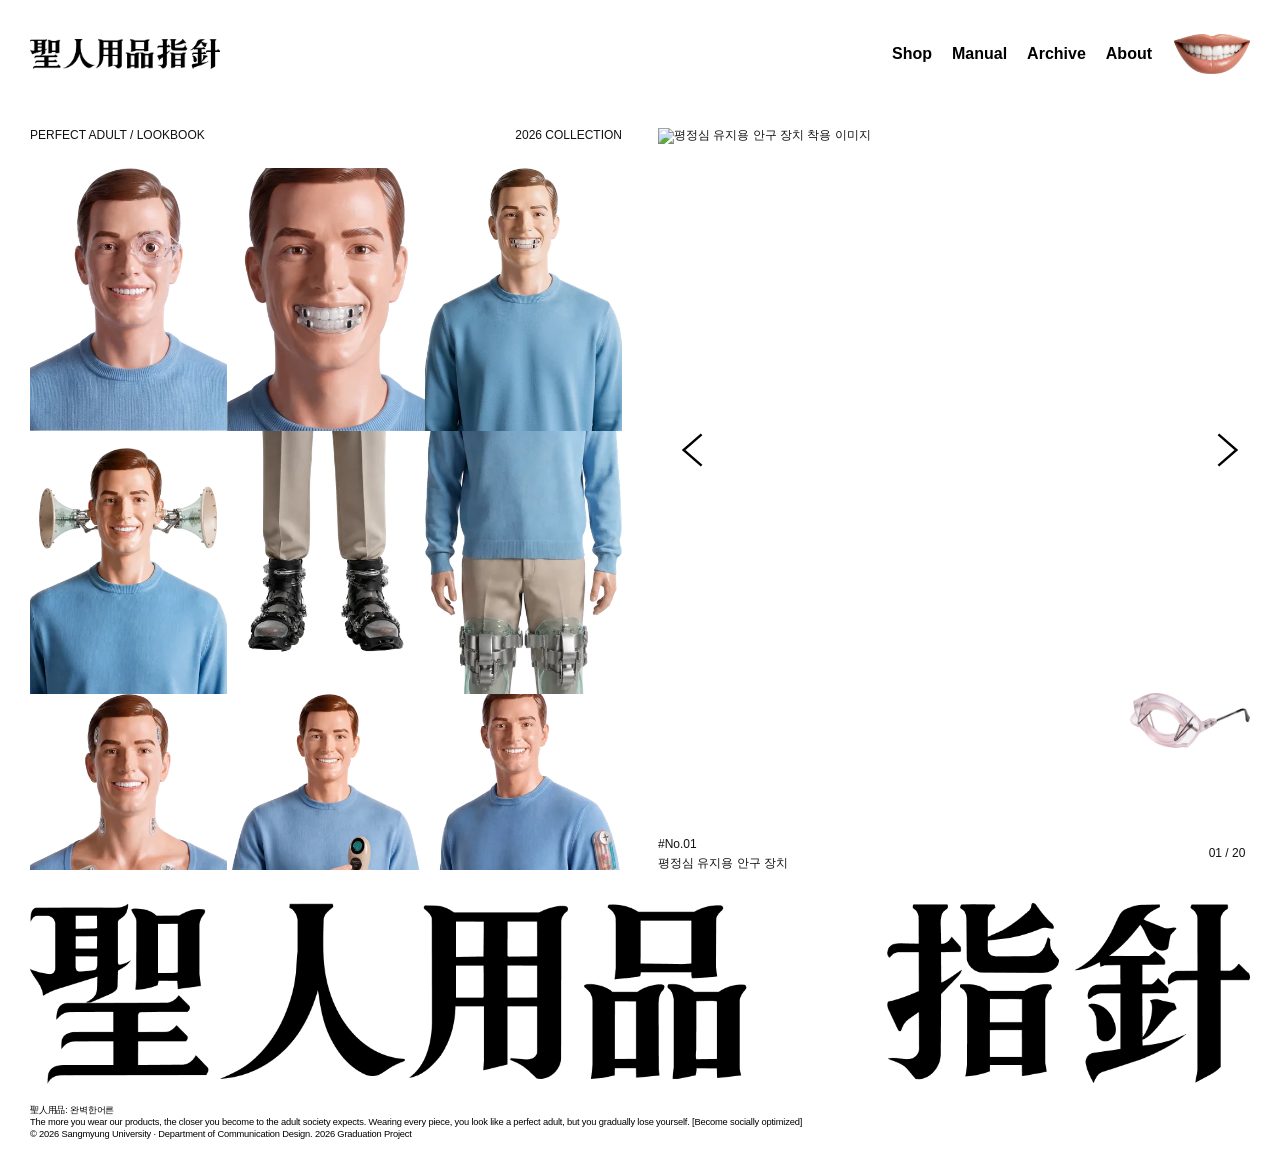
==== about.html @ af72d89c "Align shared header logo navigation and lips within 30px margins" ====
<!doctype html>
<html lang="ko">
  <head>
    <meta charset="UTF-8" />
    <meta name="viewport" content="width=device-width, initial-scale=1.0" />
    <title>聖人用品指針 | About</title>
    <link rel="stylesheet" href="css/font.css?v=20261017-3" />
    <link rel="stylesheet" href="css/common.css?v=20261019-header-2" />
    <link rel="stylesheet" href="css/pages/about.css?v=20261019-header-align" />
  </head>
  <body data-page="about">
    <script src="js/shared/data.js?v=20261017-product16-hq-1"></script>
    <script src="js/shared/common.js?v=20261019-header-2"></script>
    <script src="js/pages/about.js?v=20261017-chevrons-1"></script>
  </body>
</html>
---- css/font.css ----
@font-face {
  font-family: "Noto Sans KR";
  src: url("../assets/fonts/NotoSansKR-Variable.ttf") format("truetype");
  font-style: normal;
  font-weight: 100 900;
  font-display: swap;
}

@font-face {
  font-family: "SM3 Gyeonchul Myeongjo";
  src: url("../assets/fonts/SM3GyeonchulMyeongjo-Regular.otf") format("opentype");
  font-style: normal;
  font-weight: 400;
  font-display: swap;
}

@font-face {
  font-family: "Arial Narrow";
  src: url("../assets/fonts/ArialNarrow.ttf") format("truetype");
  font-style: normal;
  font-weight: 400;
  font-display: swap;
}

@font-face {
  font-family: "Arial Narrow";
  src: url("../assets/fonts/ArialNarrow-Bold.ttf") format("truetype");
  font-style: normal;
  font-weight: 700;
  font-display: swap;
}

@font-face {
  font-family: "Arial Narrow";
  src: url("../assets/fonts/ArialNarrow-Italic.ttf") format("truetype");
  font-style: italic;
  font-weight: 400;
  font-display: swap;
}

@font-face {
  font-family: "Arial Narrow";
  src: url("../assets/fonts/ArialNarrow-BoldItalic.ttf") format("truetype");
  font-style: italic;
  font-weight: 700;
  font-display: swap;
}

:root {
  --red: #000000;
  --ink: #050505;
  --muted: #b8b8b8;
  --page: #ffffff;
  --en-font: "Arial Narrow", Arial, var(--kr-font), sans-serif;
  --kr-font: Pretendard, "Noto Sans KR", "Helvetica Neue", Arial, sans-serif;
}
---- css/common.css ----
/*
  [모든 페이지 공통 수정 지도]
  - 전체 기본 글꼴/배경: html, body
  - 커서 이미지: html, body, body * 선택자
  - 상단 고정 영역: .top-bar
  - 우측 입술 버튼: .brand-toggle, .brand-mark
  - 좌측 한자 로고: .brand-title, .brand-logo
  - Shop/Manual/Archive/About 메뉴: .menu-panel, .side-nav
  - 메뉴 항목 사이 간격: .nav-primary-group
  - 메뉴얼·아카이브 공통 왼쪽 메뉴: .page-side-index, .page-side-nav
  - 왼쪽 아래 계정명: .footer-handle
  - 모든 페이지 마지막 큰 로고: .site-end, .site-end-logo
  - 마지막 설명 글: .site-end-copy
*/
* {
  box-sizing: border-box;
}

html,
body {
  margin: 0;
  width: 100%;
  min-height: 100%;
  overflow-x: hidden;
  overflow-y: auto;
  scrollbar-width: none;
  background: transparent;
  color: var(--ink);
  font-family: var(--en-font);
}

html::-webkit-scrollbar,
body::-webkit-scrollbar {
  display: none;
}

/*
  페이지 스크롤 고정 강도:
  mandatory = 휠을 놓으면 가장 가까운 구간에 확실하게 맞춤
  proximity = 구간 가까이에서만 부드럽게 맞춤
*/
html {
  scroll-snap-type: y proximity;
  scroll-behavior: smooth;
}

/* 메인은 첫 화면과 마지막 화면만 멈추고, 중간 내용은 자연스럽게 스크롤됩니다. */
.home-intro,
.detail-gallery,
.detail-related-message,
.detail-related-grid .product-tile,
.manual-intro,
.manual-section,
.archive-intro,
.archive-project,
.site-end {
  scroll-snap-align: start;
  scroll-snap-stop: normal;
}

/* 메인 첫 화면과 마지막 bottom_logo 영역은 정확히 멈춥니다. */
.home-intro,
.site-end {
  scroll-snap-stop: always;
}

a {
  color: inherit;
  text-decoration: none;
}

button,
a {
  -webkit-tap-highlight-color: transparent;
}

/* 전체 사이트 마우스 커서: 원본은 assets/Mouse cursor.webp 입니다. */
html,
body,
body *,
button,
a,
input,
select,
textarea,
[role="button"] {
  cursor:
    url("../assets/graphics/mouse-cursor-large.webp") 16 10,
    auto !important;
}

.site-frame {
  position: relative;
  width: 100vw;
  min-height: calc(2360px * var(--stage-scale, 1));
  overflow: visible;
  background: var(--page);
}

/* [상단 공통 정렬] 바깥 여백 30px / 같은 행의 세로 중앙에 로고·메뉴·입술 배치 */
:root {
  --header-inset: 30px;
  --header-row-height: 48px;
  --header-logo-width: 190px;
  --header-mark-width: 76px;
  --header-control-gap: 22px;
}

.top-bar {
  position: fixed;
  top: 0;
  left: 0;
  z-index: 30;
  width: 100vw;
  height: calc(var(--header-inset) * 2 + var(--header-row-height));
  display: flex;
  align-items: center;
  gap: var(--header-control-gap);
  padding: var(--header-inset);
  background: #fff;
}

.brand-toggle {
  /* 오른쪽 30px 여백은 .top-bar의 padding으로 맞춥니다. */
  position: relative;
  flex: 0 0 var(--header-mark-width);
  z-index: 33;
  display: flex;
  align-items: center;
  justify-content: center;
  width: var(--header-mark-width);
  height: var(--header-row-height);
  padding: 0;
  border: 0;
  background: transparent;
}

.brand-mark {
  display: block;
  width: 100%;
  height: 100%;
  object-fit: contain;
}

.brand-title {
  /* 왼쪽 30px 여백. 높이가 다른 메뉴·입술도 이 로고와 세로 중심선이 같습니다. */
  position: static;
  flex: 0 1 var(--header-logo-width);
  min-width: 0;
  display: flex;
  align-items: center;
  margin: 0;
}

.brand-home {
  width: 100%;
  display: inline-flex;
  align-items: center;
  justify-content: center;
}

.brand-logo {
  display: block;
  width: var(--header-logo-width);
  max-width: 100%;
  height: auto;
}

.menu-panel {
  /* 로고와 같은 행 안에서 세로 중앙 정렬. 입술 왼쪽 간격은 --header-control-gap입니다. */
  position: static;
  flex: 0 0 auto;
  margin-left: auto;
  z-index: 31;
  display: flex;
  align-items: center;
  width: auto;
  height: var(--header-row-height);
  padding: 0;
  background: transparent;
  transition:
    opacity 160ms ease,
    visibility 160ms ease;
}

.side-nav {
  font-family: var(--en-font);
  font-size: 16px;
  font-weight: 700;
  font-style: normal;
  line-height: 1;
}

.side-nav {
  display: flex;
  align-items: center;
}

.nav-primary-group {
  /* Shop, Manual, Archive, About 사이의 간격입니다. */
  display: flex;
  align-items: center;
  gap: 20px;
}

.nav-primary-group {
  margin: 0;
}

/* 메뉴얼·아카이브 왼쪽 메뉴는 항상 여기서 함께 조정합니다. */
.page-side-index {
  position: fixed;
  top: 128px;
  left: 30px;
  z-index: 21;
  width: clamp(150px, 11vw, 210px);
  max-height: calc(100svh - 152px);
  overflow-y: auto;
  overscroll-behavior: contain;
  background: #fff;
  color: #000;
  font-family: var(--en-font);
  font-size: 12px;
  font-weight: 400;
  line-height: 1.3;
}

.page-side-nav {
  display: grid;
  justify-items: start;
  gap: 3px;
}

.site-frame :is(.side-nav, .manual-side-nav, .archive-section-nav, .collection-index) a {
  display: block;
  margin: 0;
  color: #000;
  opacity: 1;
  white-space: nowrap;
  transition: opacity 180ms ease;
}

.site-frame .page-side-nav a {
  white-space: normal;
  word-break: keep-all;
}

.side-nav a.active {
  font-weight: inherit;
}

/* 투명하게 사라져 모든 페이지의 실제 배경색에 자연스럽게 섞입니다. */
@media (hover: hover) and (pointer: fine) {
  .site-frame :is(.side-nav, .manual-side-nav, .archive-section-nav, .collection-index) a:hover {
    opacity: 0;
  }
}

.site-frame :is(.side-nav, .manual-side-nav, .archive-section-nav, .collection-index) a:focus-visible {
  opacity: 1;
  outline: 1px solid currentColor;
  outline-offset: 4px;
}

@media (prefers-reduced-motion: reduce) {
  .site-frame :is(.side-nav, .manual-side-nav, .archive-section-nav, .collection-index) a {
    transition: none;
  }
}

.collection-index {
  display: none;
}

.menus-hidden .menu-panel {
  opacity: 0;
  pointer-events: none;
  visibility: hidden;
}

.footer-handle {
  position: fixed;
  left: calc(30px * var(--stage-scale, 1));
  bottom: calc(32px * var(--stage-scale, 1));
  z-index: 20;
  margin: 0;
  font-size: calc(16px * var(--stage-scale, 1));
  transition: opacity 180ms ease;
}

.site-end-visible .footer-handle {
  opacity: 0;
  pointer-events: none;
}

/* 모든 페이지의 마지막 화면: 로고 크기와 위 간격은 여기서 조정합니다. */
.site-end {
  position: relative;
  z-index: 2;
  width: 100%;
  padding: calc(5px * var(--stage-scale, 1)) 30px 24px;
  background: #fff;
  color: #000;
}

.site-end-logo {
  display: block;
  width: 100%;
  height: auto;
}

/* 하단 프로젝트 정보: 공통 영문 폰트 / 14px / 행간 18px / 자간 -2% */
.site-end-copy {
  margin-top: calc(30px * var(--stage-scale, 1));
  font-family: var(--en-font);
  font-size: calc(14px * var(--stage-scale, 1));
  font-weight: 500;
  line-height: calc(18px * var(--stage-scale, 1));
  letter-spacing: -0.02em;
}

.site-end-copy p {
  margin: 0;
}

@media (max-width: 760px) {
  .page-side-index {
    position: relative;
    top: auto;
    left: auto;
    width: auto;
    max-height: none;
    overflow: visible;
    margin: 128px 16px 48px;
  }

  .page-side-nav {
    display: flex;
    flex-wrap: wrap;
    gap: 8px 18px;
  }

  html {
    scroll-snap-type: y proximity;
  }

  .site-end {
    padding: 90px 16px 18px;
  }

  .site-end-copy {
    margin-top: 10px;
    font-size: 10px;
    line-height: 13px;
  }

  :root {
    /* 모바일도 바깥 여백 30px. 좁은 화면은 로고 폭을 줄여 메뉴와 겹치지 않게 합니다. */
    --header-logo-width: clamp(48px, calc(100vw - 280px), 140px);
    --header-mark-width: 54px;
    --header-control-gap: 8px;
  }

  .side-nav {
    font-size: 12px;
  }

  .nav-primary-group {
    gap: 6px;
  }
}
---- css/pages/about.css ----
/*
  [About 룩북 이미지 위치 수정 지도]
  1. 오른쪽 큰 이미지: 아래 .about-page의 --about-main-x / y / scale
  2. 우측 하단 제품 정면 컷: --about-cut-right / bottom / width / height
     제품별 크기: .about-product-cut[data-product-id="..."]의 --about-cut-item-scale
  3. 왼쪽 목록 전체 위치: .about-look-list의 padding
  4. 목록의 열 수와 이미지 간격: .about-thumbnail-grid
  5. 오른쪽 뷰어 전체 여백: .about-viewer의 padding
  6. 화면 너비 1000px / 760px 이하 설정은 파일 아래 @media에서 조정

  padding의 숫자 순서: 위 / 오른쪽 / 아래 / 왼쪽.
  이미지 파일과 목록 순서는 js/shared/data.js의 archiveLooks에서 관리합니다.
*/
body[data-page="about"],
body[data-page="about"] .site-frame {
  min-height: 100%;
  background: #fff;
}
body[data-page="about"] .footer-handle {
  display: none;
}
body[data-page="about"] .top-bar {
  background: #fff;
}

.about-page {
  /* [큰 착용 이미지] x: 양수는 오른쪽, 음수는 왼쪽으로 이동합니다. */
  --about-main-x: 0px;
  /* y: 양수는 아래, 음수는 위로 이동합니다. 예: -20px = 20px 위로 */
  --about-main-y: 0px;
  /* 크기: 1은 현재 크기, 1.1은 10% 확대, 0.9는 10% 축소 */
  --about-main-scale: 1;

  /* [우측 하단 제품 컷] 오른쪽 가장자리와의 거리: 커질수록 왼쪽으로 */
  --about-cut-right: 30px;
  /* 아래 가장자리와의 거리: 커질수록 위로. 작은 화면 설정은 아래 @media 참조 */
  --about-cut-bottom: 96px;
  /* 제품 컷 크기: clamp(최소 크기, 화면에 비례한 크기, 최대 크기) */
  --about-cut-width: clamp(50px, 10vw, 120px);
  --about-cut-height: clamp(110px, 13vw, 190px);

  display: grid;
  /* 좌우 화면 비율: 현재 50:50. 예: 2fr 3fr = 왼쪽 40%, 오른쪽 60% */
  grid-template-columns: repeat(2, minmax(0, 1fr));
  height: calc(100svh - 108px);
  min-height: 440px;
  margin-top: 108px;
  color: #111;
  background: #fff;
  font-family: var(--en-font);
  font-size: 12px;
  line-height: 1.3;
}
.about-look-list {
  /* 제목은 고정된 첫 행, 이미지 목록만 스크롤되는 두 번째 행입니다. */
  display: grid;
  grid-template-rows: auto minmax(0, 1fr);
  min-height: 0;
  /* [왼쪽 목록 위치] 위 20 / 오른쪽 18 / 아래 30 / 왼쪽 30px 여백 */
  padding: 20px 18px 30px 30px;
  overflow: hidden;
}
.about-list-heading {
  display: flex;
  justify-content: space-between;
  gap: 16px;
  margin-bottom: 24px;
}
.about-list-heading h2,
.about-list-heading p {
  margin: 0;
  font: inherit;
}
.about-thumbnail-grid {
  display: grid;
  min-height: 0;
  align-content: start;
  /* [목록 열 수] 3 = 한 줄에 3장. 작은 화면에서는 아래 @media가 2장으로 변경 */
  grid-template-columns: repeat(3, minmax(0, 1fr));
  /* 스크롤 영역 높이에 맞춰 행이 압축되지 않도록 각 이미지의 높이를 유지합니다. */
  grid-auto-rows: max-content;
  align-items: start;
  /* 이미지 사이 여백 없음. 제목을 제외한 이 영역만 스크롤됩니다. */
  gap: 0;
  overflow-y: auto;
  overscroll-behavior: contain;
  scrollbar-width: none;
}
.about-thumbnail-grid::-webkit-scrollbar {
  display: none;
  width: 0;
  height: 0;
}
.about-look-thumbnail {
  position: relative;
  display: block;
  width: 100%;
  min-width: 0;
  min-height: 0;
  /* 모든 칸을 3:4로 고정하고 넘치는 부분은 잘라 위아래 정렬을 맞춥니다. */
  aspect-ratio: 3 / 4;
  overflow: hidden;
  padding: 0;
  border: 0;
  background: #fff;
  color: inherit;
  font: inherit;
  text-align: left;
}
.about-look-thumbnail img {
  /* 이미지 원본 크기가 그리드 행 높이 계산에 개입하지 않도록 칸 안에 고정합니다. */
  position: absolute;
  inset: 0;
  display: block;
  width: 100%;
  height: 100%;
  /* 왼쪽 목록만 꽉 차게 크롭합니다. 오른쪽 큰 이미지에는 영향을 주지 않습니다. */
  object-fit: cover;
  object-position: center;
}
.about-viewer {
  position: relative;
  display: grid;
  grid-template-rows: minmax(0, 1fr) auto;
  min-width: 0;
  min-height: 0;
  /* [오른쪽 뷰어 전체 여백] 큰 이미지와 하단 정보 영역을 함께 이동할 때 조정 */
  padding: 20px 30px 24px 18px;
  outline: none;
}
.about-main-figure {
  display: flex;
  align-items: center;
  justify-content: center;
  min-height: 0;
  /* 큰 이미지와 하단 제품명·이동 버튼 사이 간격: 마지막 20px */
  margin: 0 0 20px;
  touch-action: pan-y pinch-zoom;
}
.about-main-image {
  display: block;
  width: 100%;
  height: 100%;
  object-fit: contain;
  /* 큰 이미지의 위치·크기는 파일 상단 --about-main-* 변수로 조정합니다. */
  transform: translate(var(--about-main-x), var(--about-main-y))
    scale(var(--about-main-scale));
  transform-origin: center;
  pointer-events: none;
  user-select: none;
  transition: opacity 160ms ease;
}
.about-viewer.is-loading .about-main-image {
  opacity: 0.45;
}
.about-product-cut {
  position: absolute;
  /* 제품 컷의 위치·크기는 파일 상단 --about-cut-* 변수로 조정합니다. */
  right: var(--about-cut-right);
  bottom: var(--about-cut-bottom);
  display: flex;
  align-items: center;
  justify-content: center;
  width: var(--about-cut-width);
  height: var(--about-cut-height);
  /* 기본 상자 크기 위에 제품별 배율 적용. 우측 하단 위치를 기준으로 확대·축소 */
  transform: scale(var(--about-cut-item-scale, 1));
  transform-origin: right bottom;
}

/*
  [제품별 우측 하단 컷 크기]
  아래 각 제품의 숫자 하나만 수정합니다. 1 = 기본, 1.2 = 20% 확대, 0.8 = 20% 축소.
  같은 제품을 착용한 다른 사진에도 자동 적용되며, PC·모바일에서 동일한 배율을 씁니다.
  모든 제품의 기본 상자 크기는 파일 상단 --about-cut-width / height에서 조정합니다.
*/

/* No.1 평정심 유지용 안구 장치 */
.about-product-cut[data-product-id="stoic-monocle"] { --about-cut-item-scale: 1; }
/* No.2 사회적 미소 유지용 입 장치 */
.about-product-cut[data-product-id="gentle-jaw-clamp"] { --about-cut-item-scale: 1; }
/* No.3 경청반응 유지용 귀 장치 */
.about-product-cut[data-product-id="patience-ear-cuffs"] { --about-cut-item-scale: 1; }
/* No.4 시간 낭비 방지용 교정 신발 */
.about-product-cut[data-product-id="silent-helmet"] { --about-cut-item-scale: 1; }
/* No.5 기능 지속용 책임감 웨이트 */
.about-product-cut[data-product-id="balance-struts"] { --about-cut-item-scale: 1; }
/* No.6 번아웃 억제용 회복 패치 */
.about-product-cut[data-product-id="calm-capsule"] { --about-cut-item-scale: 1; }
/* No.7 자립 점수 스캐너 */
.about-product-cut[data-product-id="clear-collar"] { --about-cut-item-scale: 1; }
/* No.8 감정 보관용 부착형 캡슐 */
.about-product-cut[data-product-id="comfort-cartridge"] { --about-cut-item-scale: 1; }
/* No.9 자립 자세 유지용 척추 하네스 */
.about-product-cut[data-product-id="adult-tool-09"] { --about-cut-item-scale: 1; }
/* No.10 일정 우선순위 시한폭탄 타이머 */
.about-product-cut[data-product-id="adult-tool-10"] { --about-cut-item-scale: 1; }
/* No.11 품위 보정용 외형 교정기 */
.about-product-cut[data-product-id="adult-tool-11"] { --about-cut-item-scale: 1; }
/* No.12 취향 중립화 장치 */
.about-product-cut[data-product-id="adult-tool-12"] { --about-cut-item-scale: 1; }
/* No.13 말실수 방지용 혀 보정 장치 */
.about-product-cut[data-product-id="adult-tool-13"] { --about-cut-item-scale: 1; }
/* No.14 수긍자세 유지용 목 보호대 */
.about-product-cut[data-product-id="adult-tool-14"] { --about-cut-item-scale: 1; }
/* No.15 사과 자세 자동 보정 장갑 */
.about-product-cut[data-product-id="adult-tool-15"] { --about-cut-item-scale: 1; }
/* No.16 완벽한 어른 풀 착장 */
.about-product-cut[data-product-id="adult-tool-16"] { --about-cut-item-scale: 1; }

.about-product-cut img {
  display: block;
  width: 100%;
  height: 100%;
  object-fit: contain;
}
.about-viewer-footer {
  display: flex;
  align-items: center;
  justify-content: space-between;
  gap: 16px;
  min-height: 44px;
}
.about-current-product {
  min-width: 0;
  word-break: keep-all;
}
.about-current-product p,
.about-current-product h2 {
  margin: 0;
  font: inherit;
}
.about-current-product h2 {
  margin-top: 3px;
}
.about-viewer-controls {
  display: flex;
  align-items: center;
  gap: 12px;
  flex-shrink: 0;
}
.about-viewer-controls button {
  /* [화살표 위치] 오른쪽 뷰어 양 끝에서 30px.
     뷰어 시작 위치 108px을 빼 화면 세로 중앙(50svh)에 맞춥니다. */
  position: absolute;
  top: calc(50svh - 108px);
  z-index: 2;
  transform: translateY(-50%);
  display: flex;
  align-items: center;
  justify-content: center;
  width: 44px;
  height: 64px;
  padding: 0;
  border: 0;
  background: transparent;
}
.about-previous { left: 30px; }
.about-next { right: 30px; }
.about-viewer-controls button img { display: block; width: 24px; height: 36px; pointer-events: none; }
.about-previous img { transform: rotate(180deg); }
.about-look-position {
  min-width: 46px;
  margin: 0;
  text-align: center;
  font-variant-numeric: tabular-nums;
}
.about-load-status {
  position: absolute;
  bottom: 72px;
  left: 18px;
  right: 30px;
  margin: 0;
}
.about-look-thumbnail:focus-visible,
.about-product-cut:focus-visible,
.about-viewer-controls button:focus-visible {
  outline: 1px solid #111;
  outline-offset: 4px;
}

@media (max-width: 1000px) {
  /* [태블릿 / 좁은 창] 하단 버튼이 두 줄이 되어 제품 컷을 조금 올립니다. */
  .about-page {
    --about-cut-bottom: 140px;
  }
  .about-thumbnail-grid {
    grid-template-columns: repeat(2, minmax(0, 1fr));
  }
  .about-list-heading {
    display: block;
  }
  .about-list-heading p {
    margin-top: 4px;
  }
  .about-viewer-footer {
    display: grid;
    gap: 8px;
  }
  .about-viewer-controls {
    justify-content: center;
  }
}
@media (max-width: 760px) {
  /* [모바일 전용 제품 컷] 이 값들은 파일 상단의 기본값보다 우선합니다. */
  .about-page {
    --about-cut-right: 16px;
    --about-cut-bottom: 150px;
    --about-cut-width: 70px;
    --about-cut-height: 90px;
  }
  /* 모바일 목록 위치와 간격: 위 / 오른쪽 / 아래 / 왼쪽 */
  .about-look-list {
    padding: 16px 8px 20px 16px;
  }
  .about-list-heading {
    margin-bottom: 16px;
  }
  /* 모바일 오른쪽 뷰어 전체 여백 */
  .about-viewer {
    padding: 16px 16px 16px 8px;
  }
  .about-main-figure {
    margin-bottom: 12px;
  }
  .about-viewer-controls {
    gap: 2px;
  }
  .about-look-position {
    min-width: 42px;
  }
  .about-load-status {
    bottom: 114px;
    left: 8px;
    right: 16px;
  }
}
@media (prefers-reduced-motion: reduce) {
  .about-main-image {
    transition: none;
  }
}
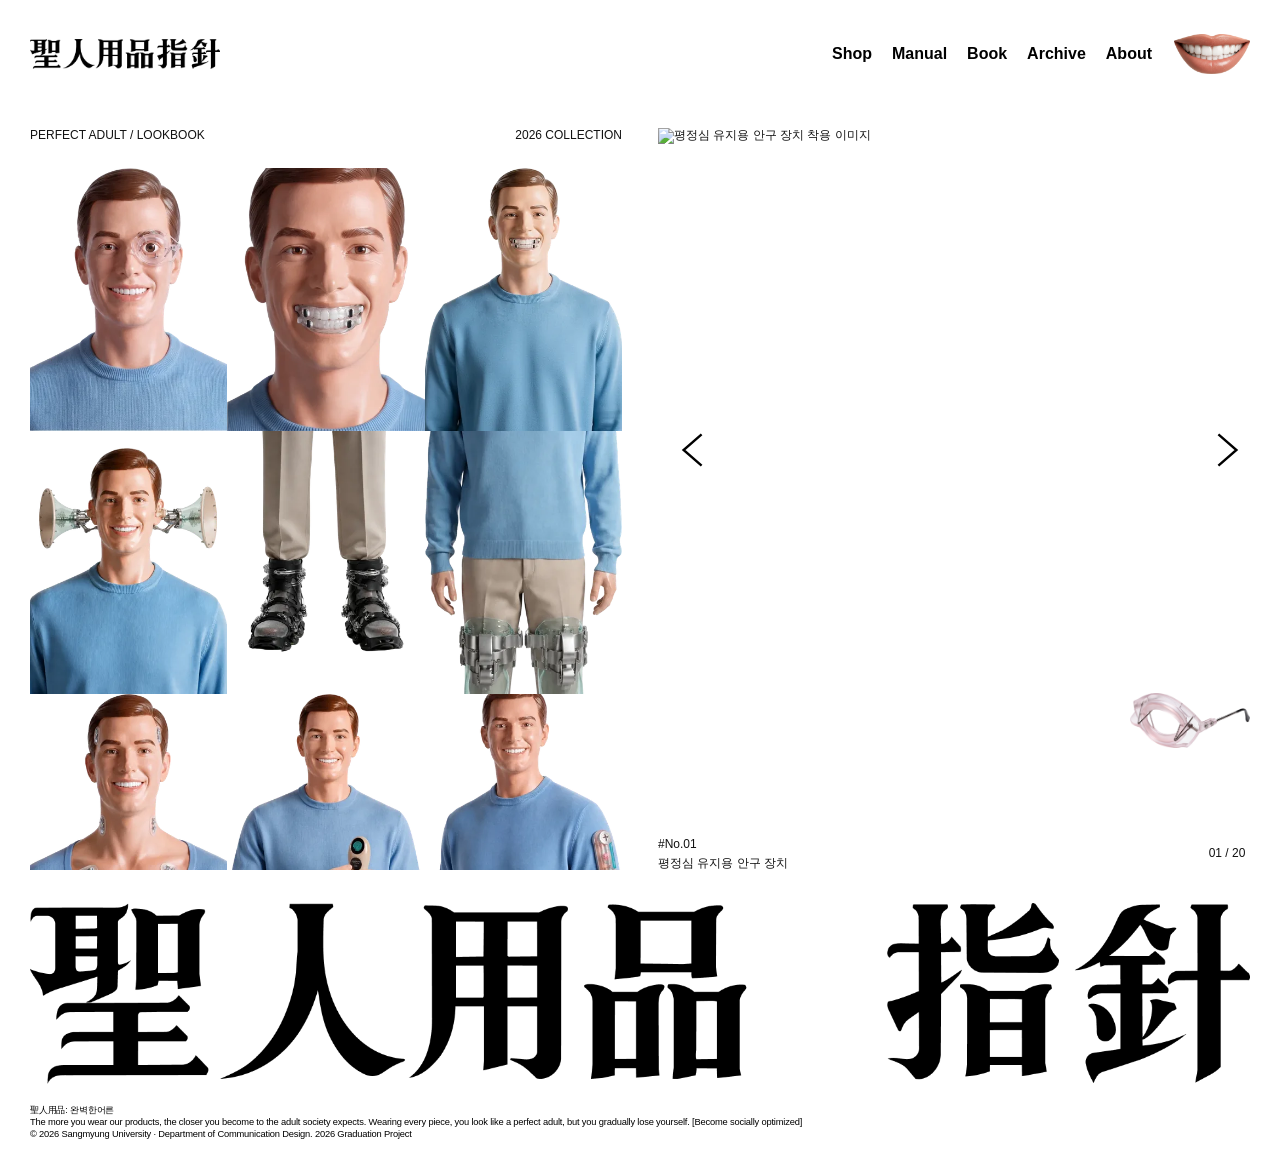
==== commit 9ab7d738: "Add Book publication gallery with editable images and shared navigation" ====
--- a/about.html
+++ b/about.html
@@ -5,12 +5,12 @@
     <meta name="viewport" content="width=device-width, initial-scale=1.0" />
     <title>聖人用品指針 | About</title>
     <link rel="stylesheet" href="css/font.css?v=20261017-3" />
-    <link rel="stylesheet" href="css/common.css?v=20261019-header-2" />
+    <link rel="stylesheet" href="css/common.css?v=20261019-book-nav-3" />
     <link rel="stylesheet" href="css/pages/about.css?v=20261019-header-align" />
   </head>
   <body data-page="about">
     <script src="js/shared/data.js?v=20261017-product16-hq-1"></script>
-    <script src="js/shared/common.js?v=20261019-header-2"></script>
+    <script src="js/shared/common.js?v=20261019-book-nav-3"></script>
     <script src="js/pages/about.js?v=20261017-chevrons-1"></script>
   </body>
 </html>
--- a/css/common.css
+++ b/css/common.css
@@ -197,7 +197,7 @@
 }
 
 .nav-primary-group {
-  /* Shop, Manual, Archive, About 사이의 간격입니다. */
+  /* Shop, Manual, Book, Archive, About 사이의 간격입니다. */
   display: flex;
   align-items: center;
   gap: 20px;
@@ -356,7 +356,7 @@
 
   :root {
     /* 모바일도 바깥 여백 30px. 좁은 화면은 로고 폭을 줄여 메뉴와 겹치지 않게 합니다. */
-    --header-logo-width: clamp(48px, calc(100vw - 280px), 140px);
+    --header-logo-width: clamp(48px, calc(100vw - 315px), 140px);
     --header-mark-width: 54px;
     --header-control-gap: 8px;
   }
@@ -369,3 +369,14 @@
     gap: 6px;
   }
 }
+
+/* Book 메뉴를 포함해도 30px 바깥 여백 안에 들어오도록 작은 휴대폰은 메뉴만 두 줄로 배치합니다.
+   메뉴 묶음의 세로 중앙은 로고·입술과 같은 헤더 행에 맞춰집니다. */
+@media (max-width: 360px) {
+  .nav-primary-group {
+    max-width: 132px;
+    flex-wrap: wrap;
+    justify-content: flex-end;
+    gap: 8px 6px;
+  }
+}
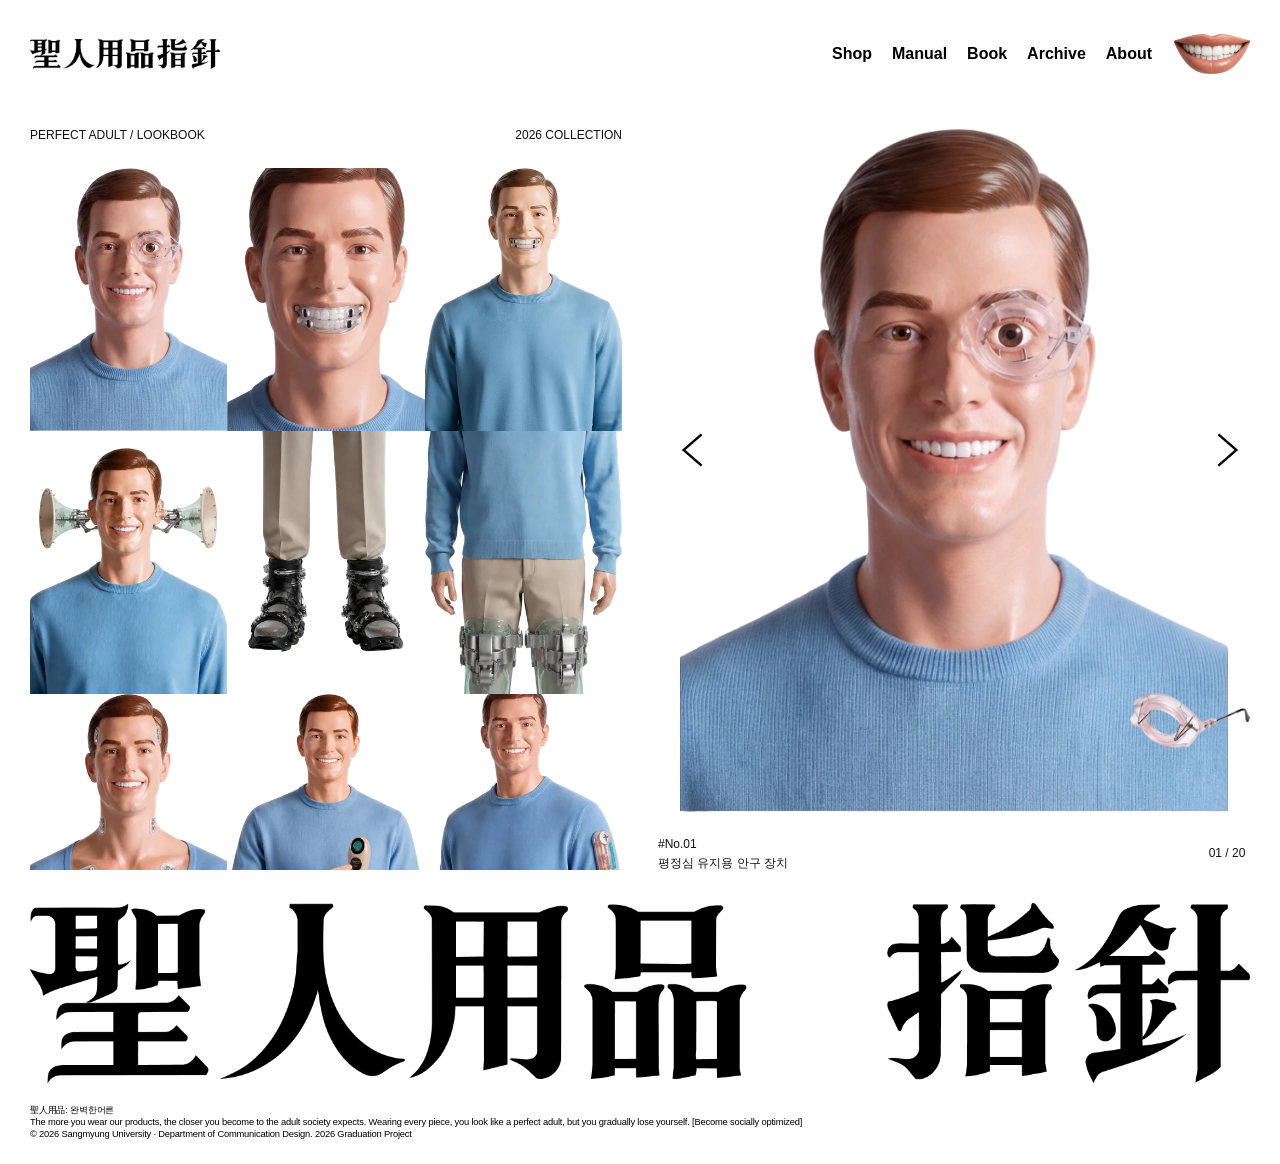
==== commit 7fd96a73: "Add Safari image decoding fallbacks and legacy layout compatibility" ====
--- a/about.html
+++ b/about.html
@@ -7,10 +7,12 @@
     <link rel="stylesheet" href="css/font.css?v=20261017-3" />
     <link rel="stylesheet" href="css/common.css?v=20261019-book-nav-3" />
     <link rel="stylesheet" href="css/pages/about.css?v=20261019-header-align" />
+    <link rel="stylesheet" href="css/browser-compat.css?v=20261020-safari-1" />
   </head>
   <body data-page="about">
     <script src="js/shared/data.js?v=20261017-product16-hq-1"></script>
-    <script src="js/shared/common.js?v=20261019-book-nav-3"></script>
-    <script src="js/pages/about.js?v=20261017-chevrons-1"></script>
+    <script src="js/shared/image-fallbacks.js?v=20261020-safari-1"></script>
+    <script src="js/shared/common.js?v=20261020-safari-1"></script>
+    <script src="js/pages/about.js?v=20261020-safari-1"></script>
   </body>
 </html>
--- a/css/browser-compat.css
+++ b/css/browser-compat.css
@@ -0,0 +1,62 @@
+/* Safari 호환 처리. 최신 기능을 지원하는 브라우저의 배치는 그대로 유지합니다. */
+@supports not (height: 100svh) {
+  .page-side-index { max-height: calc(100vh - 152px); }
+  .about-page { height: calc(100vh - 108px); }
+  .about-viewer-controls button { top: calc(50vh - 108px); }
+  .archive-page { --archive-image-height: max(160px, min(64vh, calc(100vh - 350px))); }
+  .archive-page.is-enhanced { height: calc(100vh + var(--archive-steps) * 85vh); }
+  .archive-stage { min-height: 100vh; }
+  .is-enhanced .archive-stage { height: 100vh; }
+  body[data-page="book"] .site-frame,
+  .book-page { min-height: 100vh; }
+  .book-page { --book-image-height: clamp(260px, 65vh, 820px); }
+
+  @media (max-width: 760px) {
+    .page-side-index { max-height: none; }
+    .home-intro { min-height: 100vh; }
+    .archive-page { --archive-image-height: max(120px, min(56vh, calc(100vh - 370px))); }
+    .book-page { --book-image-height: clamp(240px, 53vh, 600px); }
+    .detail-info-overlay,
+    .detail-info-overlay.is-long-quote { height: 100vh; }
+    .purchase-dialog { max-height: calc(100vh - 32px); }
+  }
+  @media (max-height: 560px) {
+    .archive-page.is-enhanced,
+    .is-enhanced .archive-stage { height: auto; }
+    .archive-image-wrap { height: 65vh; }
+  }
+}
+
+/* aspect-ratio를 지원하지 않는 Safari에서도 절대 배치 이미지의 부모 크기를 확보합니다. */
+@supports not (aspect-ratio: 1 / 1) {
+  .intro-hero-image-pair-front { width: calc(min(calc(500px * var(--stage-scale, 1)), 60vh) * 997 / 1343); }
+  .intro-hero-image-pair-back { width: calc(min(calc(500px * var(--stage-scale, 1)), 60vh) * 984 / 1339); }
+  .about-look-thumbnail::before { content: ""; display: block; padding-top: 133.333333%; }
+  .book-image-window::before { content: ""; display: block; padding-top: calc(100% / var(--book-image-ratio)); }
+  .book-image-window img { position: absolute; left: 0; top: 0; }
+
+  /* 같은 세대의 Safari에서 Flex gap이 없더라도 상단 메뉴 간격을 확보합니다. */
+  .top-bar,
+  .nav-primary-group { gap: 0; }
+  .menu-panel { padding-left: var(--header-control-gap); }
+  .brand-toggle { margin-left: var(--header-control-gap); }
+  .nav-primary-group > a + a { margin-left: 20px; }
+
+  @media (max-width: 760px) {
+    .intro-hero-image-pair-front,
+    .intro-hero-image-pair-back { width: 100%; }
+    .intro-hero-image-pair::before { content: ""; display: block; }
+    .intro-hero-image-pair-front::before { padding-top: 134.704112%; }
+    .intro-hero-image-pair-back::before { padding-top: 136.077236%; }
+    .nav-primary-group > a + a { margin-left: 6px; }
+  }
+  @media (max-width: 360px) {
+    .nav-primary-group > a { margin-top: 4px; margin-bottom: 4px; }
+  }
+}
+
+/* WebP 디코딩 실패가 확인된 브라우저에서는 도장 빛의 마스크도 원본 PNG를 사용합니다. */
+.image-format-fallback .detail-stamp-glow::before {
+  -webkit-mask-image: url("../assets/graphics/stamp_red.png");
+  mask-image: url("../assets/graphics/stamp_red.png");
+}
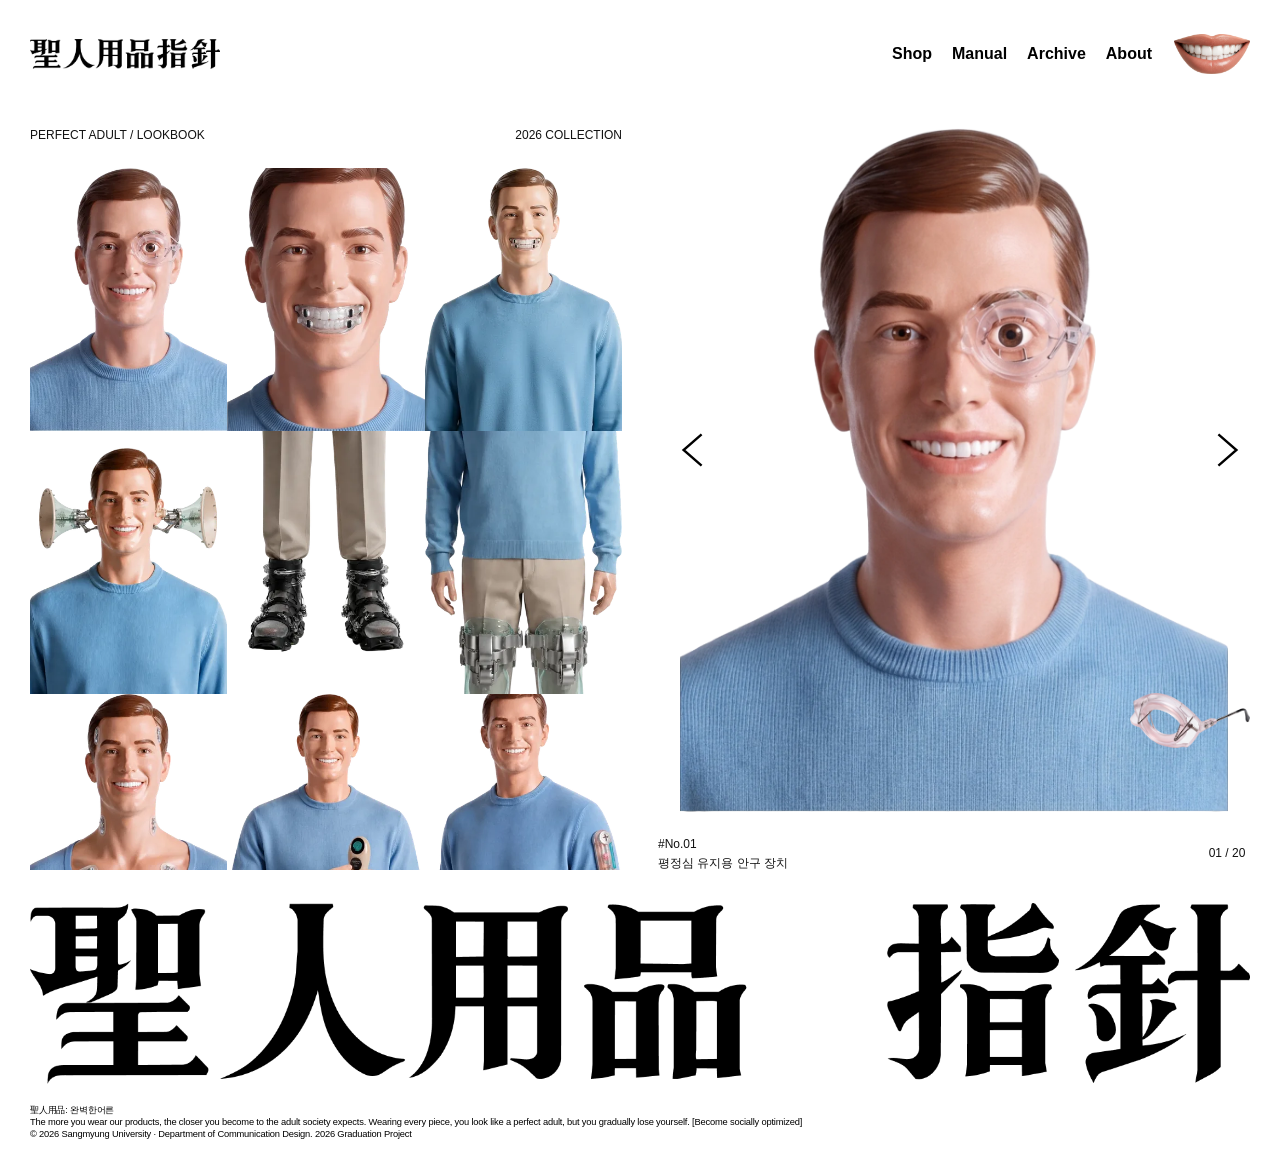
==== commit 2f28c0e9: "Remove Book page and fix Safari hero transparency and product typography" ====
--- a/about.html
+++ b/about.html
@@ -4,15 +4,15 @@
     <meta charset="UTF-8" />
     <meta name="viewport" content="width=device-width, initial-scale=1.0" />
     <title>聖人用品指針 | About</title>
-    <link rel="stylesheet" href="css/font.css?v=20261017-3" />
-    <link rel="stylesheet" href="css/common.css?v=20261019-book-nav-3" />
+    <link rel="stylesheet" href="css/font.css?v=20261021-safari-fonts-1" />
+    <link rel="stylesheet" href="css/common.css?v=20261021-safari-fonts-1" />
     <link rel="stylesheet" href="css/pages/about.css?v=20261019-header-align" />
-    <link rel="stylesheet" href="css/browser-compat.css?v=20261020-safari-1" />
+    <link rel="stylesheet" href="css/browser-compat.css?v=20261021-safari-fonts-1" />
   </head>
   <body data-page="about">
     <script src="js/shared/data.js?v=20261017-product16-hq-1"></script>
-    <script src="js/shared/image-fallbacks.js?v=20261020-safari-1"></script>
-    <script src="js/shared/common.js?v=20261020-safari-1"></script>
+    <script src="js/shared/image-fallbacks.js?v=20261021-safari-fonts-1"></script>
+    <script src="js/shared/common.js?v=20261021-safari-fonts-1"></script>
     <script src="js/pages/about.js?v=20261020-safari-1"></script>
   </body>
 </html>
--- a/css/font.css
+++ b/css/font.css
@@ -54,3 +54,59 @@
   --en-font: "Arial Narrow", Arial, var(--kr-font), sans-serif;
   --kr-font: Pretendard, "Noto Sans KR", "Helvetica Neue", Arial, sans-serif;
 }
+
+/* 현재 사이트 글자만 포함한 동일 원본의 웹용 파일. 큰 제품명은 가상 Bold를 사용하지 않습니다. */
+@font-face {
+  font-family: "Perfect Display";
+  src: url("../assets/fonts/web/SM3GyeonchulMyeongjo-Display.woff2") format("woff2");
+  font-style: normal;
+  font-weight: 400;
+  font-display: swap;
+}
+
+/* 구형 Safari에서 가변 폰트의 기본 Thin 축으로 표시되지 않도록 굵기를 고정합니다. */
+@font-face {
+  font-family: "Perfect Noto KR";
+  src: url("../assets/fonts/web/NotoSansKR-400.woff2") format("woff2");
+  font-style: normal;
+  font-weight: 400;
+  font-display: swap;
+}
+@font-face {
+  font-family: "Perfect Noto KR";
+  src: url("../assets/fonts/web/NotoSansKR-500.woff2") format("woff2");
+  font-style: normal;
+  font-weight: 500;
+  font-display: swap;
+}
+@font-face {
+  font-family: "Perfect Noto KR";
+  src: url("../assets/fonts/web/NotoSansKR-600.woff2") format("woff2");
+  font-style: normal;
+  font-weight: 600;
+  font-display: swap;
+}
+@font-face {
+  font-family: "Perfect Noto KR";
+  src: url("../assets/fonts/web/NotoSansKR-700.woff2") format("woff2");
+  font-style: normal;
+  font-weight: 700;
+  font-display: swap;
+}
+@font-face {
+  font-family: "Perfect Noto KR";
+  src: url("../assets/fonts/web/NotoSansKR-800.woff2") format("woff2");
+  font-style: normal;
+  font-weight: 800;
+  font-display: swap;
+}
+@font-face {
+  font-family: "Perfect Noto KR";
+  src: url("../assets/fonts/web/NotoSansKR-900.woff2") format("woff2");
+  font-style: normal;
+  font-weight: 900;
+  font-display: swap;
+}
+.image-format-fallback {
+  --kr-font: "Perfect Noto KR", "Noto Sans KR", sans-serif;
+}
--- a/css/common.css
+++ b/css/common.css
@@ -197,7 +197,7 @@
 }
 
 .nav-primary-group {
-  /* Shop, Manual, Book, Archive, About 사이의 간격입니다. */
+  /* Shop, Manual, Archive, About 사이의 간격입니다. */
   display: flex;
   align-items: center;
   gap: 20px;
@@ -356,7 +356,7 @@
 
   :root {
     /* 모바일도 바깥 여백 30px. 좁은 화면은 로고 폭을 줄여 메뉴와 겹치지 않게 합니다. */
-    --header-logo-width: clamp(48px, calc(100vw - 315px), 140px);
+    --header-logo-width: clamp(48px, calc(100vw - 280px), 140px);
     --header-mark-width: 54px;
     --header-control-gap: 8px;
   }
@@ -369,14 +369,3 @@
     gap: 6px;
   }
 }
-
-/* Book 메뉴를 포함해도 30px 바깥 여백 안에 들어오도록 작은 휴대폰은 메뉴만 두 줄로 배치합니다.
-   메뉴 묶음의 세로 중앙은 로고·입술과 같은 헤더 행에 맞춰집니다. */
-@media (max-width: 360px) {
-  .nav-primary-group {
-    max-width: 132px;
-    flex-wrap: wrap;
-    justify-content: flex-end;
-    gap: 8px 6px;
-  }
-}
--- a/css/browser-compat.css
+++ b/css/browser-compat.css
@@ -1,4 +1,92 @@
 /* Safari 호환 처리. 최신 기능을 지원하는 브라우저의 배치는 그대로 유지합니다. */
+/* Safari 13은 inset 단축 속성을 무시합니다. 모든 모서리를 기존 top/right/bottom/left로 지정합니다. */
+@supports not (inset: 0) {
+  .intro-hero-image,
+  .about-look-thumbnail img,
+  .archive-controls,
+  .detail-opening,
+  .detail-info-stamp,
+  .detail-info-overlay,
+  .purchase-modal,
+  .purchase-backdrop,
+  .detail-stamp-glow,
+  .detail-stamp-glow::before { top: 0; right: 0; bottom: 0; left: 0; }
+
+  .is-enhanced .archive-gallery { top: 150px; right: 0; bottom: 74px; left: 0; }
+  .manual-hero,
+  .manual-intro,
+  .manual-section,
+  .manual-bilingual { margin-left: auto; margin-right: auto; }
+
+  /* 이미지 버튼은 Safari 기본 버튼의 내부 여백·윤곽을 제거합니다. */
+  .brand-toggle,
+  .about-look-thumbnail,
+  .about-viewer-controls button,
+  .archive-controls button,
+  .detail-info-toggle { -webkit-appearance: none; }
+
+  .purchase-quantity-row dd { gap: 0; }
+  .purchase-quantity-row dd > * + * { margin-left: calc(10px * var(--stage-scale, 1)); }
+
+  .about-look-thumbnail:focus,
+  .about-product-cut:focus,
+  .about-viewer-controls button:focus,
+  .archive-controls button:focus,
+  .archive-project-link:focus,
+  .side-nav a:focus,
+  .page-side-nav a:focus { outline: 1px solid currentColor; outline-offset: 4px; }
+
+  /* :is와 :focus-visible도 지원하지 않는 세대이므로 메뉴의 기본 스타일은 일반 선택자로 적용합니다. */
+  .site-frame .side-nav a,
+  .site-frame .manual-side-nav a,
+  .site-frame .archive-section-nav a,
+  .site-frame .collection-index a {
+    display: block;
+    margin: 0;
+    color: #000;
+    opacity: 1;
+    white-space: nowrap;
+    transition: opacity 180ms ease;
+  }
+  .site-frame .page-side-nav a { white-space: normal; }
+  @media (hover: hover) and (pointer: fine) {
+    .site-frame .side-nav a:hover,
+    .site-frame .manual-side-nav a:hover,
+    .site-frame .archive-section-nav a:hover,
+    .site-frame .collection-index a:hover { opacity: 0; }
+    .detail-info-toggle:hover .detail-info-stamp {
+      filter: grayscale(1) brightness(0.82) blur(calc(3px * var(--stage-scale, 1)));
+    }
+    .detail-info-toggle:not(.is-open):hover .detail-info-stamp-red,
+    .detail-info-toggle.is-open:hover .detail-info-stamp-gray {
+      opacity: 0.52;
+      transform: scale(0.97);
+    }
+  }
+  @media (min-width: 1001px) {
+    .about-viewer-footer,
+    .about-list-heading { gap: 0; }
+    .about-viewer-controls,
+    .about-list-heading > * + * { margin-left: 16px; }
+  }
+  @media (max-width: 760px) {
+    .is-enhanced .archive-gallery { top: 154px; right: 0; bottom: 70px; left: 0; }
+    .detail-gallery,
+    .detail-gallery-scroll,
+    .detail-info-toggle,
+    .detail-info-toggle.is-released,
+    .detail-actions,
+    .detail-actions.is-released,
+    .detail-related-products { top: auto; right: auto; bottom: auto; left: auto; }
+    .page-side-nav { gap: 0; margin: -4px -9px; }
+    .site-frame .page-side-nav > *,
+    .site-frame .page-side-nav > a { margin: 4px 9px; }
+  }
+  @media (max-height: 560px) {
+    .is-enhanced .archive-gallery { top: auto; right: auto; bottom: auto; left: auto; }
+  }
+}
+
 @supports not (height: 100svh) {
   .page-side-index { max-height: calc(100vh - 152px); }
   .about-page { height: calc(100vh - 108px); }
@@ -7,15 +95,11 @@
   .archive-page.is-enhanced { height: calc(100vh + var(--archive-steps) * 85vh); }
   .archive-stage { min-height: 100vh; }
   .is-enhanced .archive-stage { height: 100vh; }
-  body[data-page="book"] .site-frame,
-  .book-page { min-height: 100vh; }
-  .book-page { --book-image-height: clamp(260px, 65vh, 820px); }
 
   @media (max-width: 760px) {
     .page-side-index { max-height: none; }
     .home-intro { min-height: 100vh; }
     .archive-page { --archive-image-height: max(120px, min(56vh, calc(100vh - 370px))); }
-    .book-page { --book-image-height: clamp(240px, 53vh, 600px); }
     .detail-info-overlay,
     .detail-info-overlay.is-long-quote { height: 100vh; }
     .purchase-dialog { max-height: calc(100vh - 32px); }
@@ -32,15 +116,13 @@
   .intro-hero-image-pair-front { width: calc(min(calc(500px * var(--stage-scale, 1)), 60vh) * 997 / 1343); }
   .intro-hero-image-pair-back { width: calc(min(calc(500px * var(--stage-scale, 1)), 60vh) * 984 / 1339); }
   .about-look-thumbnail::before { content: ""; display: block; padding-top: 133.333333%; }
-  .book-image-window::before { content: ""; display: block; padding-top: calc(100% / var(--book-image-ratio)); }
-  .book-image-window img { position: absolute; left: 0; top: 0; }
 
   /* 같은 세대의 Safari에서 Flex gap이 없더라도 상단 메뉴 간격을 확보합니다. */
   .top-bar,
   .nav-primary-group { gap: 0; }
   .menu-panel { padding-left: var(--header-control-gap); }
   .brand-toggle { margin-left: var(--header-control-gap); }
-  .nav-primary-group > a + a { margin-left: 20px; }
+  .site-frame .nav-primary-group > a + a { margin-left: 20px; }
 
   @media (max-width: 760px) {
     .intro-hero-image-pair-front,
@@ -48,15 +130,33 @@
     .intro-hero-image-pair::before { content: ""; display: block; }
     .intro-hero-image-pair-front::before { padding-top: 134.704112%; }
     .intro-hero-image-pair-back::before { padding-top: 136.077236%; }
-    .nav-primary-group > a + a { margin-left: 6px; }
-  }
-  @media (max-width: 360px) {
-    .nav-primary-group > a { margin-top: 4px; margin-bottom: 4px; }
+    .site-frame .nav-primary-group > a + a { margin-left: 6px; }
   }
 }
 
 /* WebP 디코딩 실패가 확인된 브라우저에서는 도장 빛의 마스크도 원본 PNG를 사용합니다. */
 .image-format-fallback .detail-stamp-glow::before {
-  -webkit-mask-image: url("../assets/graphics/stamp_red.png");
-  mask-image: url("../assets/graphics/stamp_red.png");
+  -webkit-mask-image: url("../assets/display/stamp_red.png");
+  mask-image: url("../assets/display/stamp_red.png");
 }
+
+/* SVG 안의 로고도 PNG를 내장합니다. Safari 13이 읽지 못하는 WebP를 포함하지 않습니다. */
+.manual-logo-tile {
+  -webkit-mask-image: url("../assets/graphics/manual-logo-tile.svg?v=20261020-all-pages-4");
+  mask-image: url("../assets/graphics/manual-logo-tile.svg?v=20261020-all-pages-4");
+}
+.image-format-fallback .manual-logo-background { z-index: 0; }
+
+/* 제품 이동은 archive.js가 담당합니다. 브라우저의 문서 스냅과 중복되지 않게 합니다. */
+html.archive-scroll { scroll-snap-type: none; }
+
+/* Safari 13에서는 WebP 커서 대신 동일한 PNG 커서를 사용합니다. */
+html.image-format-fallback,
+.image-format-fallback body,
+.image-format-fallback body * {
+  cursor: url("../assets/graphics/mouse-cursor-large.png") 16 10, auto !important;
+}
+
+@media (prefers-reduced-motion: reduce) {
+  html { scroll-behavior: auto; }
+}
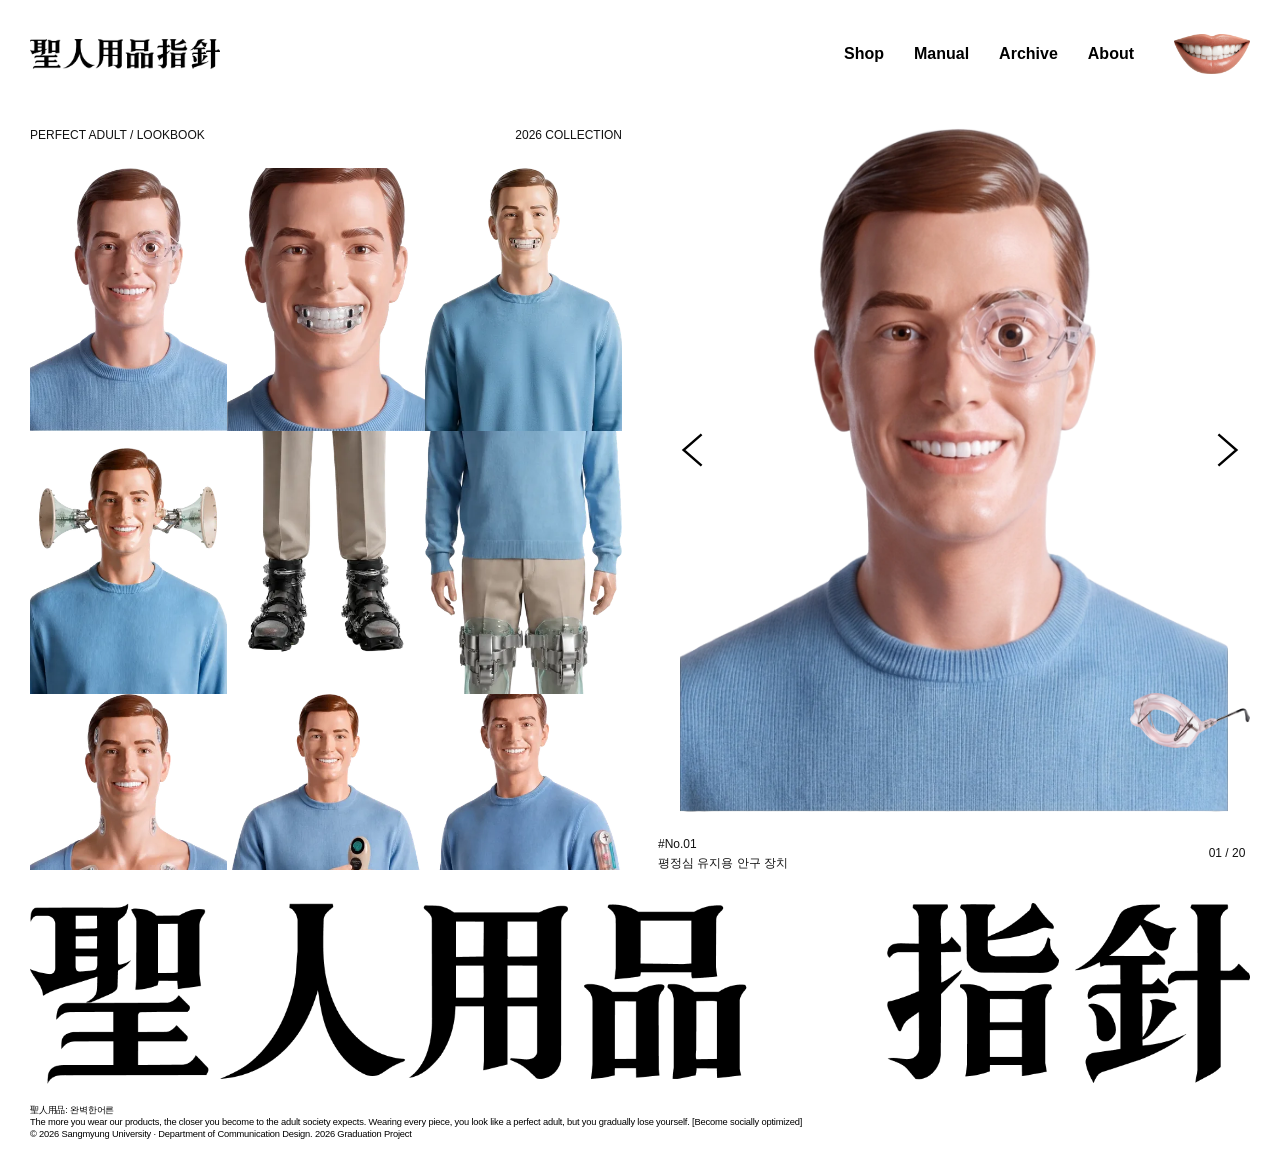
==== commit ee165e23: "Publish archive typography and current manual, product and menu styles" ====
--- a/about.html
+++ b/about.html
@@ -4,10 +4,10 @@
     <meta charset="UTF-8" />
     <meta name="viewport" content="width=device-width, initial-scale=1.0" />
     <title>聖人用品指針 | About</title>
-    <link rel="stylesheet" href="css/font.css?v=20261021-safari-fonts-1" />
-    <link rel="stylesheet" href="css/common.css?v=20261021-safari-fonts-1" />
+    <link rel="stylesheet" href="css/font.css?v=20261021-safari-fonts-2" />
+    <link rel="stylesheet" href="css/common.css?v=20261024-style-1" />
     <link rel="stylesheet" href="css/pages/about.css?v=20261019-header-align" />
-    <link rel="stylesheet" href="css/browser-compat.css?v=20261021-safari-fonts-1" />
+    <link rel="stylesheet" href="css/browser-compat.css?v=20261024-style-1" />
   </head>
   <body data-page="about">
     <script src="js/shared/data.js?v=20261017-product16-hq-1"></script>
--- a/css/font.css
+++ b/css/font.css
@@ -58,7 +58,7 @@
 /* 현재 사이트 글자만 포함한 동일 원본의 웹용 파일. 큰 제품명은 가상 Bold를 사용하지 않습니다. */
 @font-face {
   font-family: "Perfect Display";
-  src: url("../assets/fonts/web/SM3GyeonchulMyeongjo-Display.woff2") format("woff2");
+  src: url("../assets/fonts/web/SM3GyeonchulMyeongjo-Display.woff2?v=20261021-safari-fonts-2") format("woff2");
   font-style: normal;
   font-weight: 400;
   font-display: swap;
@@ -67,42 +67,42 @@
 /* 구형 Safari에서 가변 폰트의 기본 Thin 축으로 표시되지 않도록 굵기를 고정합니다. */
 @font-face {
   font-family: "Perfect Noto KR";
-  src: url("../assets/fonts/web/NotoSansKR-400.woff2") format("woff2");
+  src: url("../assets/fonts/web/NotoSansKR-400.woff2?v=20261021-safari-fonts-2") format("woff2");
   font-style: normal;
   font-weight: 400;
   font-display: swap;
 }
 @font-face {
   font-family: "Perfect Noto KR";
-  src: url("../assets/fonts/web/NotoSansKR-500.woff2") format("woff2");
+  src: url("../assets/fonts/web/NotoSansKR-500.woff2?v=20261021-safari-fonts-2") format("woff2");
   font-style: normal;
   font-weight: 500;
   font-display: swap;
 }
 @font-face {
   font-family: "Perfect Noto KR";
-  src: url("../assets/fonts/web/NotoSansKR-600.woff2") format("woff2");
+  src: url("../assets/fonts/web/NotoSansKR-600.woff2?v=20261021-safari-fonts-2") format("woff2");
   font-style: normal;
   font-weight: 600;
   font-display: swap;
 }
 @font-face {
   font-family: "Perfect Noto KR";
-  src: url("../assets/fonts/web/NotoSansKR-700.woff2") format("woff2");
+  src: url("../assets/fonts/web/NotoSansKR-700.woff2?v=20261021-safari-fonts-2") format("woff2");
   font-style: normal;
   font-weight: 700;
   font-display: swap;
 }
 @font-face {
   font-family: "Perfect Noto KR";
-  src: url("../assets/fonts/web/NotoSansKR-800.woff2") format("woff2");
+  src: url("../assets/fonts/web/NotoSansKR-800.woff2?v=20261021-safari-fonts-2") format("woff2");
   font-style: normal;
   font-weight: 800;
   font-display: swap;
 }
 @font-face {
   font-family: "Perfect Noto KR";
-  src: url("../assets/fonts/web/NotoSansKR-900.woff2") format("woff2");
+  src: url("../assets/fonts/web/NotoSansKR-900.woff2?v=20261021-safari-fonts-2") format("woff2");
   font-style: normal;
   font-weight: 900;
   font-display: swap;
--- a/css/common.css
+++ b/css/common.css
@@ -103,7 +103,7 @@
   --header-row-height: 48px;
   --header-logo-width: 190px;
   --header-mark-width: 76px;
-  --header-control-gap: 22px;
+  --header-control-gap: 40px;
 }
 
 .top-bar {
@@ -200,7 +200,7 @@
   /* Shop, Manual, Archive, About 사이의 간격입니다. */
   display: flex;
   align-items: center;
-  gap: 20px;
+  gap: 30px;
 }
 
 .nav-primary-group {
@@ -231,7 +231,9 @@
   gap: 3px;
 }
 
-.site-frame :is(.side-nav, .manual-side-nav, .archive-section-nav, .collection-index) a {
+.site-frame
+  :is(.side-nav, .manual-side-nav, .archive-section-nav, .collection-index)
+  a {
   display: block;
   margin: 0;
   color: #000;
@@ -251,19 +253,25 @@
 
 /* 투명하게 사라져 모든 페이지의 실제 배경색에 자연스럽게 섞입니다. */
 @media (hover: hover) and (pointer: fine) {
-  .site-frame :is(.side-nav, .manual-side-nav, .archive-section-nav, .collection-index) a:hover {
+  .site-frame
+    :is(.side-nav, .manual-side-nav, .archive-section-nav, .collection-index)
+    a:hover {
     opacity: 0;
   }
 }
 
-.site-frame :is(.side-nav, .manual-side-nav, .archive-section-nav, .collection-index) a:focus-visible {
+.site-frame
+  :is(.side-nav, .manual-side-nav, .archive-section-nav, .collection-index)
+  a:focus-visible {
   opacity: 1;
   outline: 1px solid currentColor;
   outline-offset: 4px;
 }
 
 @media (prefers-reduced-motion: reduce) {
-  .site-frame :is(.side-nav, .manual-side-nav, .archive-section-nav, .collection-index) a {
+  .site-frame
+    :is(.side-nav, .manual-side-nav, .archive-section-nav, .collection-index)
+    a {
     transition: none;
   }
 }
--- a/css/browser-compat.css
+++ b/css/browser-compat.css
@@ -10,23 +10,42 @@
   .purchase-modal,
   .purchase-backdrop,
   .detail-stamp-glow,
-  .detail-stamp-glow::before { top: 0; right: 0; bottom: 0; left: 0; }
-
-  .is-enhanced .archive-gallery { top: 150px; right: 0; bottom: 74px; left: 0; }
+  .detail-stamp-glow::before {
+    top: 0;
+    right: 0;
+    bottom: 0;
+    left: 0;
+  }
+
+  .is-enhanced .archive-gallery {
+    top: 150px;
+    right: 0;
+    bottom: 74px;
+    left: 0;
+  }
   .manual-hero,
   .manual-intro,
   .manual-section,
-  .manual-bilingual { margin-left: auto; margin-right: auto; }
+  .manual-bilingual {
+    margin-left: auto;
+    margin-right: auto;
+  }
 
   /* 이미지 버튼은 Safari 기본 버튼의 내부 여백·윤곽을 제거합니다. */
   .brand-toggle,
   .about-look-thumbnail,
   .about-viewer-controls button,
   .archive-controls button,
-  .detail-info-toggle { -webkit-appearance: none; }
-
-  .purchase-quantity-row dd { gap: 0; }
-  .purchase-quantity-row dd > * + * { margin-left: calc(10px * var(--stage-scale, 1)); }
+  .detail-info-toggle {
+    -webkit-appearance: none;
+  }
+
+  .purchase-quantity-row dd {
+    gap: 0;
+  }
+  .purchase-quantity-row dd > * + * {
+    margin-left: calc(10px * var(--stage-scale, 1));
+  }
 
   .about-look-thumbnail:focus,
   .about-product-cut:focus,
@@ -34,7 +53,10 @@
   .archive-controls button:focus,
   .archive-project-link:focus,
   .side-nav a:focus,
-  .page-side-nav a:focus { outline: 1px solid currentColor; outline-offset: 4px; }
+  .page-side-nav a:focus {
+    outline: 1px solid currentColor;
+    outline-offset: 4px;
+  }
 
   /* :is와 :focus-visible도 지원하지 않는 세대이므로 메뉴의 기본 스타일은 일반 선택자로 적용합니다. */
   .site-frame .side-nav a,
@@ -48,14 +70,19 @@
     white-space: nowrap;
     transition: opacity 180ms ease;
   }
-  .site-frame .page-side-nav a { white-space: normal; }
+  .site-frame .page-side-nav a {
+    white-space: normal;
+  }
   @media (hover: hover) and (pointer: fine) {
     .site-frame .side-nav a:hover,
     .site-frame .manual-side-nav a:hover,
     .site-frame .archive-section-nav a:hover,
-    .site-frame .collection-index a:hover { opacity: 0; }
+    .site-frame .collection-index a:hover {
+      opacity: 0;
+    }
     .detail-info-toggle:hover .detail-info-stamp {
-      filter: grayscale(1) brightness(0.82) blur(calc(3px * var(--stage-scale, 1)));
+      filter: grayscale(1) brightness(0.82)
+        blur(calc(3px * var(--stage-scale, 1)));
     }
     .detail-info-toggle:not(.is-open):hover .detail-info-stamp-red,
     .detail-info-toggle.is-open:hover .detail-info-stamp-gray {
@@ -65,72 +92,151 @@
   }
   @media (min-width: 1001px) {
     .about-viewer-footer,
-    .about-list-heading { gap: 0; }
+    .about-list-heading {
+      gap: 0;
+    }
     .about-viewer-controls,
-    .about-list-heading > * + * { margin-left: 16px; }
+    .about-list-heading > * + * {
+      margin-left: 16px;
+    }
   }
   @media (max-width: 760px) {
-    .is-enhanced .archive-gallery { top: 154px; right: 0; bottom: 70px; left: 0; }
+    .is-enhanced .archive-gallery {
+      top: 154px;
+      right: 0;
+      bottom: 70px;
+      left: 0;
+    }
     .detail-gallery,
     .detail-gallery-scroll,
     .detail-info-toggle,
     .detail-info-toggle.is-released,
     .detail-actions,
     .detail-actions.is-released,
-    .detail-related-products { top: auto; right: auto; bottom: auto; left: auto; }
-    .page-side-nav { gap: 0; margin: -4px -9px; }
+    .detail-related-products {
+      top: auto;
+      right: auto;
+      bottom: auto;
+      left: auto;
+    }
+    .page-side-nav {
+      gap: 0;
+      margin: -4px -9px;
+    }
     .site-frame .page-side-nav > *,
-    .site-frame .page-side-nav > a { margin: 4px 9px; }
+    .site-frame .page-side-nav > a {
+      margin: 4px 9px;
+    }
   }
   @media (max-height: 560px) {
-    .is-enhanced .archive-gallery { top: auto; right: auto; bottom: auto; left: auto; }
+    .is-enhanced .archive-gallery {
+      top: auto;
+      right: auto;
+      bottom: auto;
+      left: auto;
+    }
   }
 }
 
 @supports not (height: 100svh) {
-  .page-side-index { max-height: calc(100vh - 152px); }
-  .about-page { height: calc(100vh - 108px); }
-  .about-viewer-controls button { top: calc(50vh - 108px); }
-  .archive-page { --archive-image-height: max(160px, min(64vh, calc(100vh - 350px))); }
-  .archive-page.is-enhanced { height: calc(100vh + var(--archive-steps) * 85vh); }
-  .archive-stage { min-height: 100vh; }
-  .is-enhanced .archive-stage { height: 100vh; }
+  .page-side-index {
+    max-height: calc(100vh - 152px);
+  }
+  .about-page {
+    height: calc(100vh - 108px);
+  }
+  .about-viewer-controls button {
+    top: calc(50vh - 108px);
+  }
+  .archive-page {
+    --archive-image-height: max(160px, min(64vh, calc(100vh - 350px)));
+  }
+  .archive-page.is-enhanced {
+    height: calc(100vh + var(--archive-steps) * 85vh);
+  }
+  .archive-stage {
+    min-height: 100vh;
+  }
+  .is-enhanced .archive-stage {
+    height: 100vh;
+  }
 
   @media (max-width: 760px) {
-    .page-side-index { max-height: none; }
-    .home-intro { min-height: 100vh; }
-    .archive-page { --archive-image-height: max(120px, min(56vh, calc(100vh - 370px))); }
+    .page-side-index {
+      max-height: none;
+    }
+    .home-intro {
+      min-height: 100vh;
+    }
+    .archive-page {
+      --archive-image-height: max(120px, min(56vh, calc(100vh - 370px)));
+    }
     .detail-info-overlay,
-    .detail-info-overlay.is-long-quote { height: 100vh; }
-    .purchase-dialog { max-height: calc(100vh - 32px); }
+    .detail-info-overlay.is-long-quote {
+      height: 100vh;
+    }
+    .purchase-dialog {
+      max-height: calc(100vh - 32px);
+    }
   }
   @media (max-height: 560px) {
     .archive-page.is-enhanced,
-    .is-enhanced .archive-stage { height: auto; }
-    .archive-image-wrap { height: 65vh; }
+    .is-enhanced .archive-stage {
+      height: auto;
+    }
+    .archive-image-wrap {
+      height: 65vh;
+    }
   }
 }
 
 /* aspect-ratio를 지원하지 않는 Safari에서도 절대 배치 이미지의 부모 크기를 확보합니다. */
 @supports not (aspect-ratio: 1 / 1) {
-  .intro-hero-image-pair-front { width: calc(min(calc(500px * var(--stage-scale, 1)), 60vh) * 997 / 1343); }
-  .intro-hero-image-pair-back { width: calc(min(calc(500px * var(--stage-scale, 1)), 60vh) * 984 / 1339); }
-  .about-look-thumbnail::before { content: ""; display: block; padding-top: 133.333333%; }
+  .intro-hero-image-pair-front {
+    width: calc(min(calc(500px * var(--stage-scale, 1)), 60vh) * 997 / 1343);
+  }
+  .intro-hero-image-pair-back {
+    width: calc(min(calc(500px * var(--stage-scale, 1)), 60vh) * 984 / 1339);
+  }
+  .about-look-thumbnail::before {
+    content: "";
+    display: block;
+    padding-top: 133.333333%;
+  }
 
   /* 같은 세대의 Safari에서 Flex gap이 없더라도 상단 메뉴 간격을 확보합니다. */
   .top-bar,
-  .nav-primary-group { gap: 0; }
-  .menu-panel { padding-left: var(--header-control-gap); }
-  .brand-toggle { margin-left: var(--header-control-gap); }
-  .site-frame .nav-primary-group > a + a { margin-left: 20px; }
+  .nav-primary-group {
+    gap: 0;
+  }
+  .menu-panel {
+    padding-left: var(--header-control-gap);
+  }
+  .brand-toggle {
+    margin-left: var(--header-control-gap);
+  }
+  .site-frame .nav-primary-group > a + a {
+    margin-left: 40px;
+  }
 
   @media (max-width: 760px) {
     .intro-hero-image-pair-front,
-    .intro-hero-image-pair-back { width: 100%; }
-    .intro-hero-image-pair::before { content: ""; display: block; }
-    .intro-hero-image-pair-front::before { padding-top: 134.704112%; }
-    .intro-hero-image-pair-back::before { padding-top: 136.077236%; }
-    .site-frame .nav-primary-group > a + a { margin-left: 6px; }
+    .intro-hero-image-pair-back {
+      width: 100%;
+    }
+    .intro-hero-image-pair::before {
+      content: "";
+      display: block;
+    }
+    .intro-hero-image-pair-front::before {
+      padding-top: 134.704112%;
+    }
+    .intro-hero-image-pair-back::before {
+      padding-top: 136.077236%;
+    }
+    .site-frame .nav-primary-group > a + a {
+      margin-left: 6px;
+    }
   }
 }
 
@@ -145,18 +251,26 @@
   -webkit-mask-image: url("../assets/graphics/manual-logo-tile.svg?v=20261020-all-pages-4");
   mask-image: url("../assets/graphics/manual-logo-tile.svg?v=20261020-all-pages-4");
 }
-.image-format-fallback .manual-logo-background { z-index: 0; }
+.image-format-fallback .manual-logo-background {
+  z-index: 0;
+}
 
 /* 제품 이동은 archive.js가 담당합니다. 브라우저의 문서 스냅과 중복되지 않게 합니다. */
-html.archive-scroll { scroll-snap-type: none; }
+html.archive-scroll {
+  scroll-snap-type: none;
+}
 
 /* Safari 13에서는 WebP 커서 대신 동일한 PNG 커서를 사용합니다. */
 html.image-format-fallback,
 .image-format-fallback body,
 .image-format-fallback body * {
-  cursor: url("../assets/graphics/mouse-cursor-large.png") 16 10, auto !important;
+  cursor:
+    url("../assets/graphics/mouse-cursor-large.png") 16 10,
+    auto !important;
 }
 
 @media (prefers-reduced-motion: reduce) {
-  html { scroll-behavior: auto; }
-}
+  html {
+    scroll-behavior: auto;
+  }
+}
